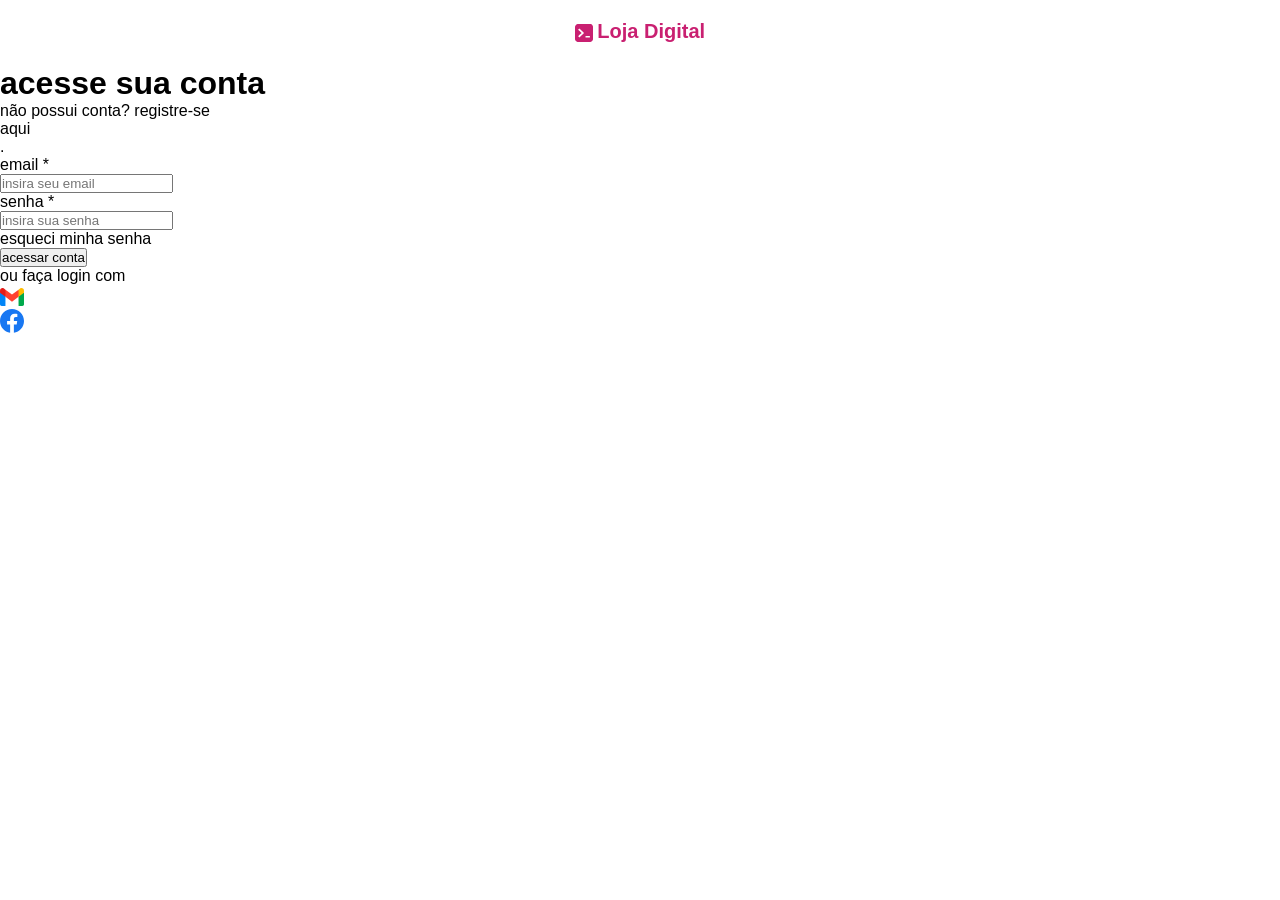
==== src/pages/login.html @ a8332886 "atualizando" ====
<!DOCTYPE html>
<html lang="pt-br">

<head>
    <meta charset="UTF-8">
    <meta name="viewport" content="width=device-width, initial-scale=1.0">
    <title>Entrar - Loja Digital</title>
    <link rel="stylesheet" href="../styles/reset.css">
    <link rel="stylesheet" href="../styles/global.css">
</head>

<body>
    <header>
        <nav>
            <a href="../../index.html">
                <img src="../assets/logo.svg" alt="logo da loja na cor rosa">
                <span>loja digital</span>
            </a>
        </nav>
    </header>
    <main>
        <form action="">
            <h1>acesse sua conta</h1>
            <p>não possui conta? registre-se <a href="#">aqui</a>.</p>
            <div>
                <div>
                    <label for="">email *</label>
                    <input type="email" placeholder="insira seu email">
                </div>
                <div>
                    <label for="">senha *</label>
                    <input type="password" placeholder="insira sua senha">
                </div>
            </div>
            <span>
                <a href="#">esqueci minha senha</a>
            </span>
            <button>acessar conta</button>
            <div>
                <span>ou faça login com</span>
                <nav>
                    <ul>
                        <li><a href="#"><img src="../assets/gmail 1.svg" alt=""></a></li>
                        <li><a href="#"><img src="../assets/Vector.svg" alt=""></a></li>
                    </ul>
                </nav>
            </div>
            
        </form>

    </main>
</body>

</html>
---- src/styles/global.css ----
header {
    nav {
        a {
            display: flex;
            align-items: center;
            gap: 4.5px;
            padding: 20px;
            width: fit-content;
            margin: auto;

            span {
                font-size: 20px;
                text-transform: capitalize;
                font-weight: 700;
                color: #c92071;
                margin-bottom: 2px;
            }
        }
    }
}
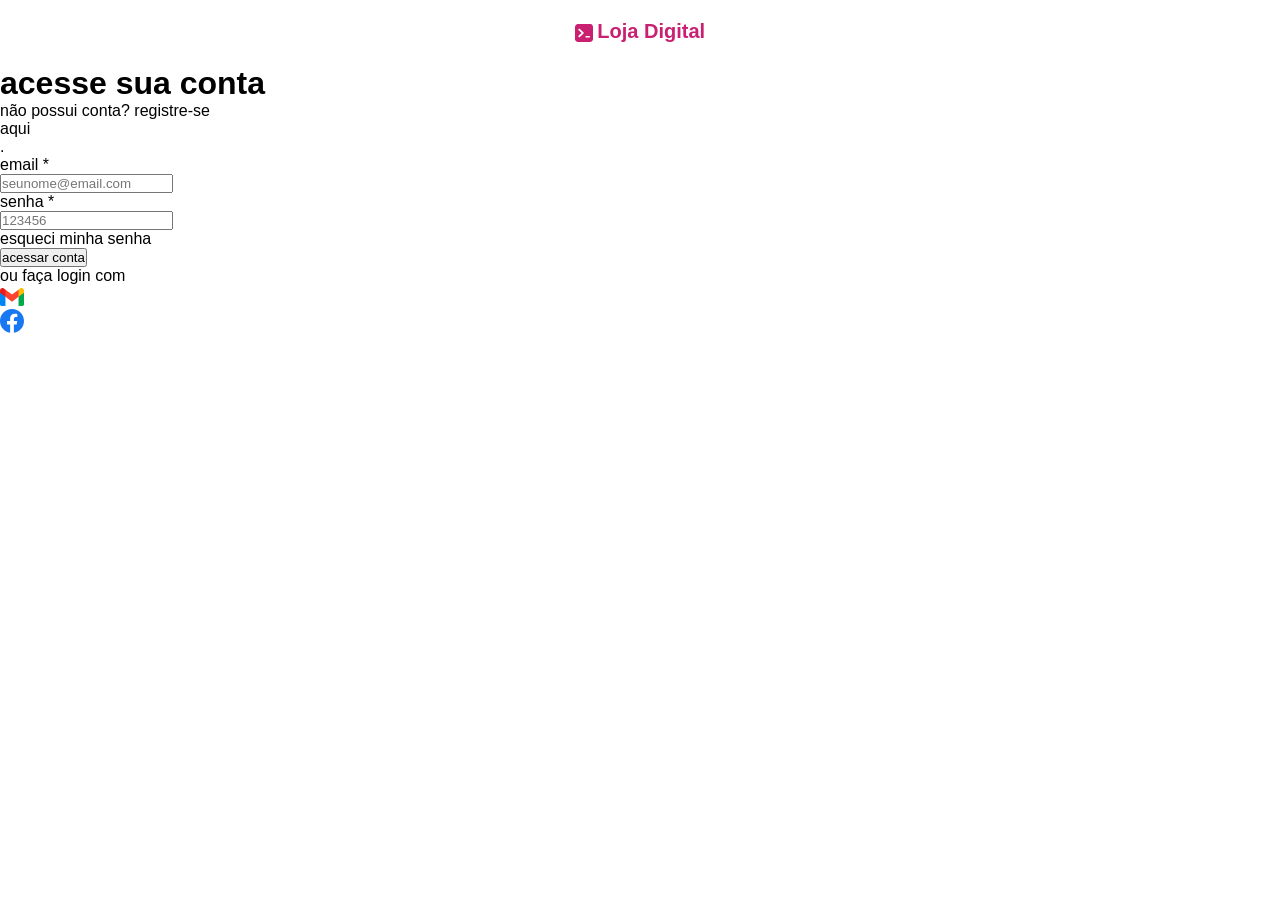
==== commit 8e0a55e6: "avanco" ====
--- a/src/pages/login.html
+++ b/src/pages/login.html
@@ -23,13 +23,13 @@
             <h1>acesse sua conta</h1>
             <p>não possui conta? registre-se <a href="#">aqui</a>.</p>
             <div>
-                <div>
+                <div class="inputs">
                     <label for="">email *</label>
-                    <input type="email" placeholder="insira seu email">
+                    <input type="email" placeholder="seunome@email.com">
                 </div>
-                <div>
+                <div class="others">
                     <label for="">senha *</label>
-                    <input type="password" placeholder="insira sua senha">
+                    <input type="password" placeholder="123456">
                 </div>
             </div>
             <span>
@@ -40,8 +40,8 @@
                 <span>ou faça login com</span>
                 <nav>
                     <ul>
-                        <li><a href="#"><img src="../assets/gmail 1.svg" alt=""></a></li>
-                        <li><a href="#"><img src="../assets/Vector.svg" alt=""></a></li>
+                        <li><a href="#"><img src="../assets/gmail 1.svg" alt="logo do gmail"></a></li>
+                        <li><a href="#"><img src="../assets/Vector.svg" alt="logo do facebook"></a></li>
                     </ul>
                 </nav>
             </div>
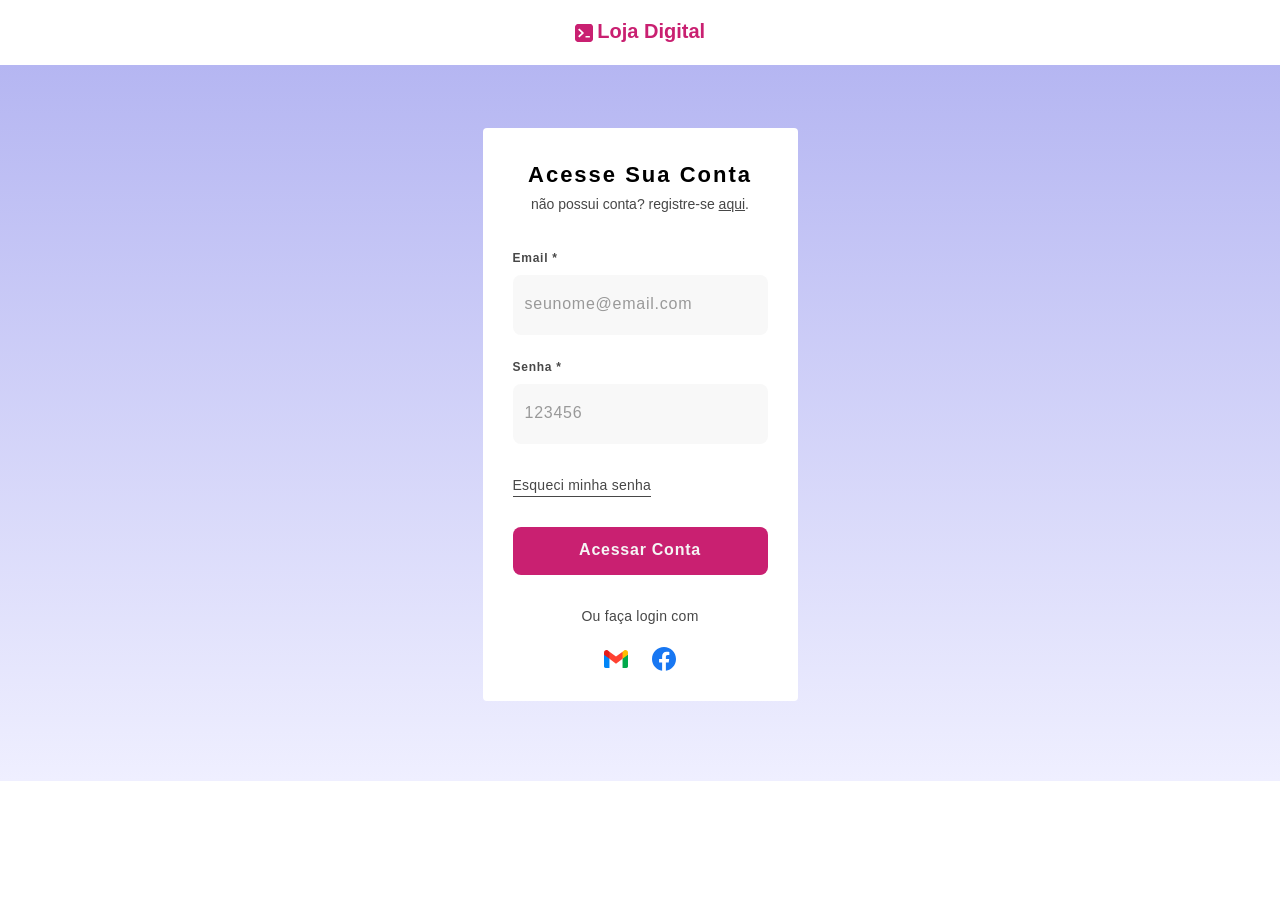
==== commit 13ce6191: "style: finalizar estilizacao do conteudo principal" ====
--- a/src/pages/login.html
+++ b/src/pages/login.html
@@ -22,22 +22,22 @@
         <form action="">
             <h1>acesse sua conta</h1>
             <p>não possui conta? registre-se <a href="#">aqui</a>.</p>
-            <div>
-                <div class="inputs">
+            <div class="inputs">
+                <div >
                     <label for="">email *</label>
                     <input type="email" placeholder="seunome@email.com">
                 </div>
-                <div class="others">
+                <div>
                     <label for="">senha *</label>
                     <input type="password" placeholder="123456">
                 </div>
             </div>
             <span>
-                <a href="#">esqueci minha senha</a>
+                <a href="#">Esqueci minha senha</a>
             </span>
             <button>acessar conta</button>
-            <div>
-                <span>ou faça login com</span>
+            <div class="others">
+                <span>Ou faça login com</span>
                 <nav>
                     <ul>
                         <li><a href="#"><img src="../assets/gmail 1.svg" alt="logo do gmail"></a></li>
--- a/src/styles/global.css
+++ b/src/styles/global.css
@@ -1,5 +1,3 @@
-
-
 header {
     nav {
         a {
@@ -19,4 +17,135 @@
             }
         }
     }
+}
+
+main {
+
+    background: linear-gradient(#b5b6f2, #efefff);
+    padding: 63px 0 80px;
+
+    form {
+        width: 315px;
+        background: #fff;
+        margin: 0 auto;
+        border-radius: 4px;
+        padding: 30px;
+
+        p,
+        .inputs,
+        span,
+        button {
+            margin-bottom: 30px;
+        }
+
+        h1 {
+            font-size: 22px;
+            line-height: 34px;
+            letter-spacing: 2px;
+            text-align: center;
+            text-transform: capitalize;
+        }
+
+        p {
+            font-size: 14px;
+            line-height: 24px;
+            letter-spacing: .25;
+            text-align: center;
+            color: #474747;
+
+            a {
+                display: inline;
+                text-decoration: underline;
+                color: inherit;
+            }
+
+        }
+
+        .inputs {
+            display: flex;
+            flex-direction: column;
+            gap: 20px;
+
+            div {
+                label {
+                    font-size: 12px;
+                    font-weight: 700;
+                    line-height: 24px;
+                    letter-spacing: .75px;
+                    color: #474747;
+                    text-transform: capitalize;
+                    margin-bottom: 5px;
+                }
+
+                input {
+                    height: 60px;
+                    font-size: 16px;
+                    line-height: 28px;
+                    letter-spacing: .75px;
+                    padding: 0 12px;
+                    border: none;
+                    width: 100%;
+                    background-color: #4747470a;
+                    border-radius: 8px;
+                    outline-color: #c92071;
+                    padding-bottom: 2px;
+                    
+
+
+
+                    &::placeholder {
+                        color: #999;
+                    }
+                }
+            }
+        }
+        
+        span {
+            a{ 
+            font-size: 14px;
+            line-height: 22px;
+            letter-spacing: .25px;
+            color: #474747;
+            border-bottom: solid .5px #474747;
+            width: fit-content;
+            }
+        }
+
+        button {
+            width: 100%;
+            height: 48px;
+            border-radius: 8px;
+            border: none;
+            background-color: #c92071;
+            color: #f5f5f5;
+            font-size: 16px;
+            line-height: 24px;
+            letter-spacing: .75px;
+            text-transform: capitalize;
+            font-weight: 600;
+            padding-bottom: 2px;
+        }
+
+        .others {
+            width: fit-content;
+            margin: 0 auto;
+
+            span {
+                font-size: 14px;
+                line-height: 22px;
+                letter-spacing: .25px;
+                color: #474747;
+                margin-bottom: 20px;
+            }
+
+            nav {
+                ul {
+                    display: flex;
+                    justify-content: center;
+                    gap: 24px;                    
+                }
+            }
+
+        }
+    }
 }
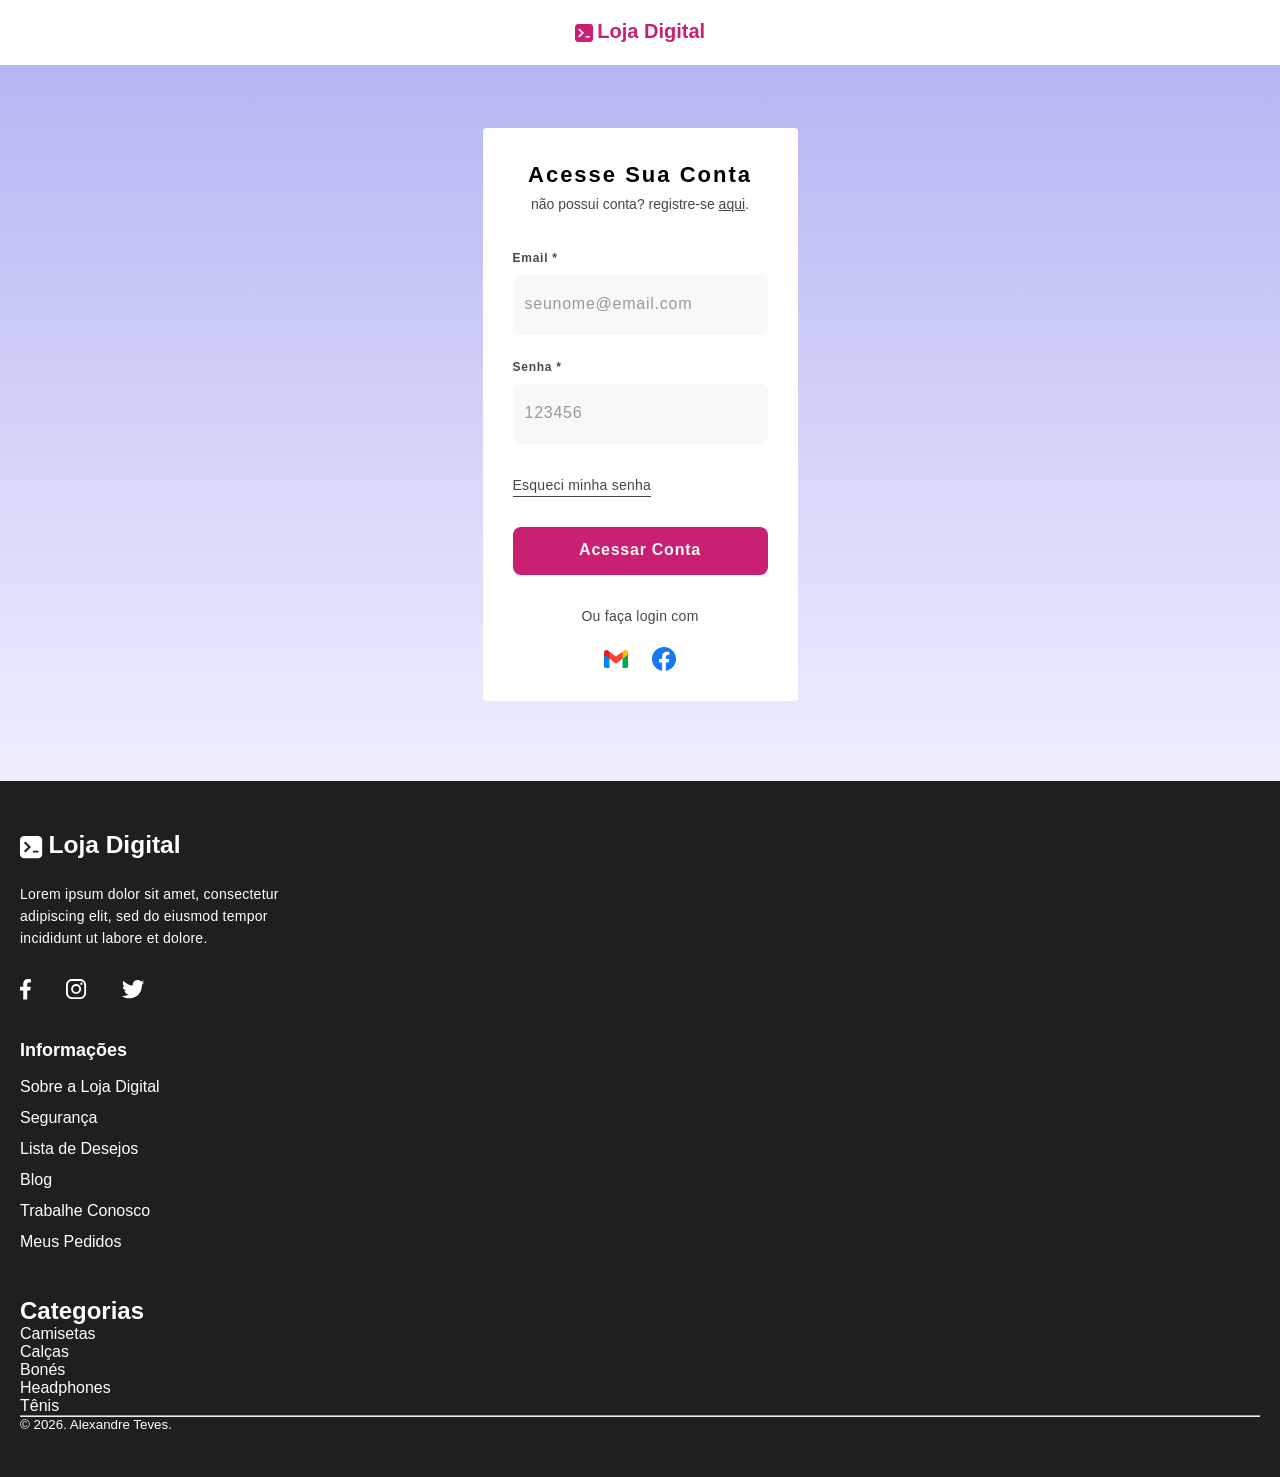
==== commit 6dbeb85c: "feat: adicionar estrutura de rodape" ====
--- a/src/pages/login.html
+++ b/src/pages/login.html
@@ -49,6 +49,65 @@
         </form>
 
     </main>
+    <footer>
+        <div>
+            <div class="social">
+                <nav>
+                    <a href="../../index.html">
+                        <img src="../assets/Vector-logo.svg" alt="">
+                        <span>loja digital</span>
+                    </a>
+                </nav>
+                <p>Lorem ipsum dolor sit amet, consectetur adipiscing elit, sed do eiusmod tempor incididunt ut labore et dolore.</p>
+                <nav>
+                    <ul>
+                        <li>
+                            <a href=""> 
+                                <img src="../assets/face-white.svg" alt="icone face branco">
+                            </a>
+                        </li>
+                        <li>
+                            <a href=""> 
+                                <img src="../assets/insta-white.svg" alt="icone insta branco">
+                            </a>
+                        </li>
+                        <li>
+                            <a href=""> 
+                                <img src="../assets/twitter-white.svg" alt="icone twitter branco">
+                            </a>
+                        </li>
+                    </ul>
+                </nav>
+            </div>
+            <div class="more">
+                <div>
+                    <h2>Informações</h2>
+                    <ul>
+                        <li><a href="#">Sobre a Loja Digital</a></li>
+                        <li><a href="#">Segurança</a></li>
+                        <li><a href="#">Lista de Desejos</a></li>
+                        <li><a href="#">Blog</a></li>
+                        <li><a href="#">Trabalhe Conosco</a></li>
+                        <li><a href="#">Meus Pedidos</a></li>
+                    </ul>
+                </div>
+            </div>
+            <div class="contact">
+                <div>
+                    <h2>Categorias</h2>
+                    <ul>
+                        <li><a href="#">Camisetas</a></li>
+                        <li><a href="#">Calças</a></li>
+                        <li><a href="#">Bonés</a></li>
+                        <li><a href="#">Headphones</a></li>
+                        <li><a href="#">Tênis</a></li>
+                    </ul>    
+                </div>
+            </div>
+        </div>
+        <hr>
+        <small>&copy; 2026. Alexandre Teves.</small>
+    </footer>
 </body>
 
 </html>
--- a/src/styles/global.css
+++ b/src/styles/global.css
@@ -148,4 +148,74 @@
 
         }
     }
+}
+
+footer {
+    background-color: #1f1f1f;
+    padding: 50px 20px 45px;
+
+    * {
+        color: #fff
+    }
+
+    div {
+        .social {
+            margin-bottom: 40px;
+
+            nav {
+                margin-bottom: 20px;
+
+                a {
+                    display: flex;
+                    align-items: center;
+                    gap: 5.5px;
+                    
+
+                    span {
+                        font-size: 24.5px;
+                        font-weight: 600;
+                        text-transform: capitalize;
+                        margin-bottom: 4px;
+                    }
+                }
+            }
+
+            p {
+             font-size: 14px;
+             line-height: 22px;
+             letter-spacing: .25px;
+             width: 307px;
+             margin-bottom: 30px;
+            }
+
+            nav {
+                ul {
+                    display: flex;
+                    align-items: center;
+                    gap: 35px;
+                }
+            }
+
+        }
+
+        .more {
+            display: flex;
+            gap: 32px;
+            margin-bottom: 40px;
+
+            h2 {
+                font-size: 18px;
+                font-weight: 600;
+                margin-bottom: 10px;
+            }
+
+            ul {
+                li{
+                    a{
+                        line-height: 31px;
+                    }
+                }
+            }
+        }
+    }
 }
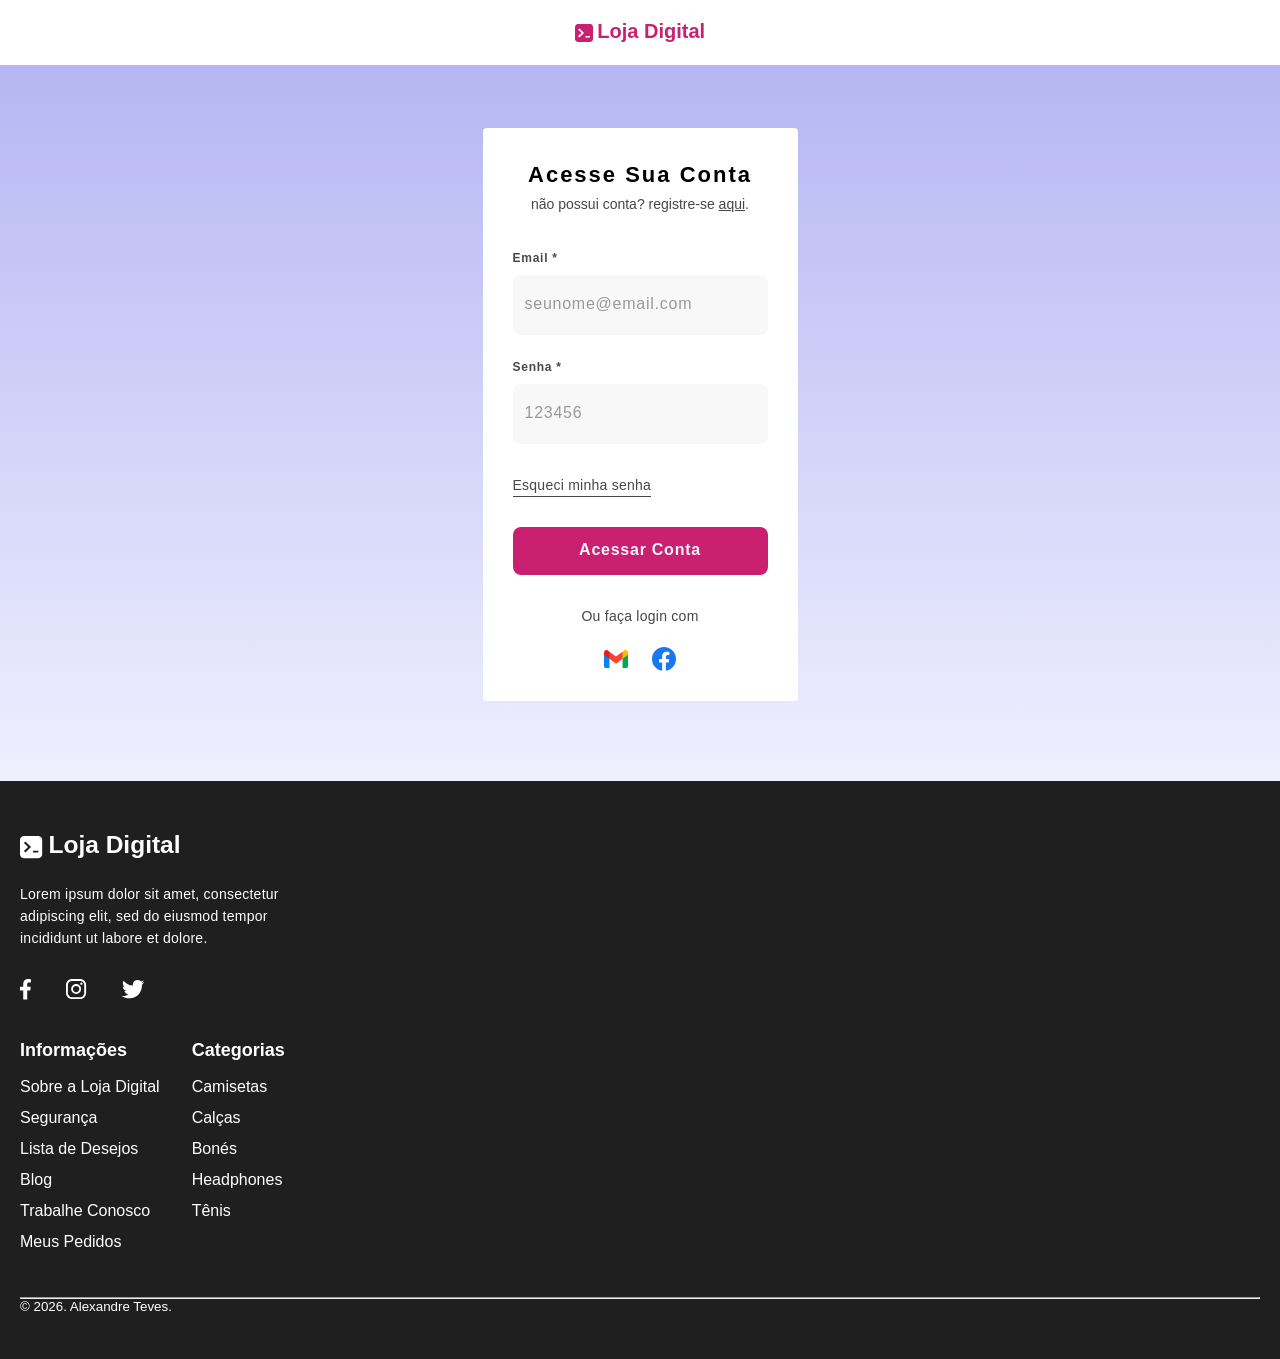
==== commit 0d5e511d: "..." ====
--- a/src/pages/login.html
+++ b/src/pages/login.html
@@ -91,8 +91,6 @@
                         <li><a href="#">Meus Pedidos</a></li>
                     </ul>
                 </div>
-            </div>
-            <div class="contact">
                 <div>
                     <h2>Categorias</h2>
                     <ul>
@@ -104,6 +102,9 @@
                     </ul>    
                 </div>
             </div>
+            <div class="contact">
+                
+            </div>
         </div>
         <hr>
         <small>&copy; 2026. Alexandre Teves.</small>
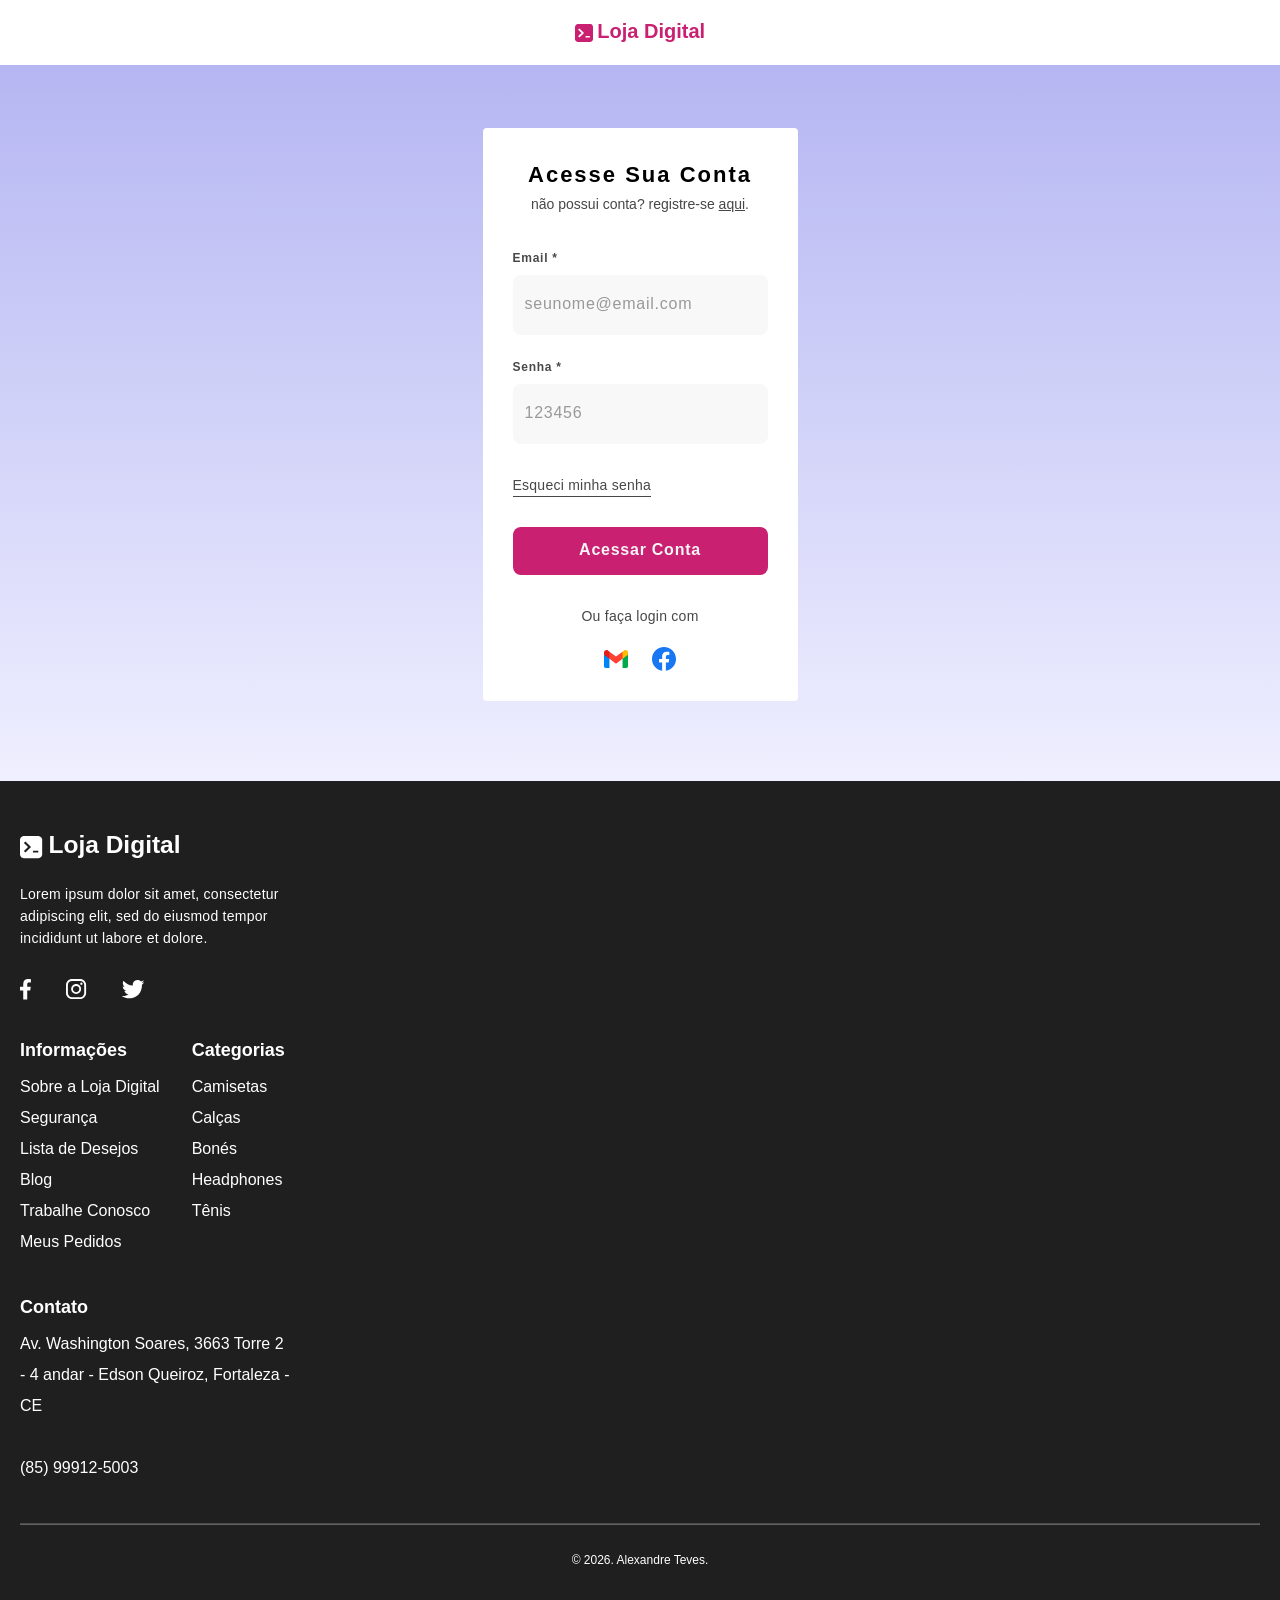
==== commit 174ea045: "feat: concluir estilizacao do rodape e estrutura" ====
--- a/src/pages/login.html
+++ b/src/pages/login.html
@@ -103,6 +103,11 @@
                 </div>
             </div>
             <div class="contact">
+                <h2>Contato</h2>
+                <address> <a href="https://maps.app.goo.gl/f31PecDTSheRZXzQA" target="_blank"> Av. Washington Soares, 3663 Torre 2 - 4 andar - Edson Queiroz, Fortaleza - CE</a></address>
+                <span>
+                    <a href="tel+5585999125003">(85) 99912-5003</a>
+                </span>
                 
             </div>
         </div>
--- a/src/styles/global.css
+++ b/src/styles/global.css
@@ -217,5 +217,43 @@
                 }
             }
         }
+
+        .contact {
+            margin-bottom: 40px;
+
+            h2 {
+                font-size: 18px;
+                text-transform: capitalize;
+                margin-bottom: 10px;
+            }
+
+            address {
+                width: 270px;
+                margin-bottom: 31px;
+
+                a {
+                    font-style: normal;
+                    line-height: 31px;
+
+                }
+            }
+
+            span {
+                a {
+                    line-height: 31px;
+                }
+            }
+        }
+    }
+
+    hr {
+        border-color: #ffffff4d;
+        margin-bottom: 23px;
+    }
+
+    small {
+        font-size: 12px;
+        text-align: center;
+        line-height: 24px;
     }
 }
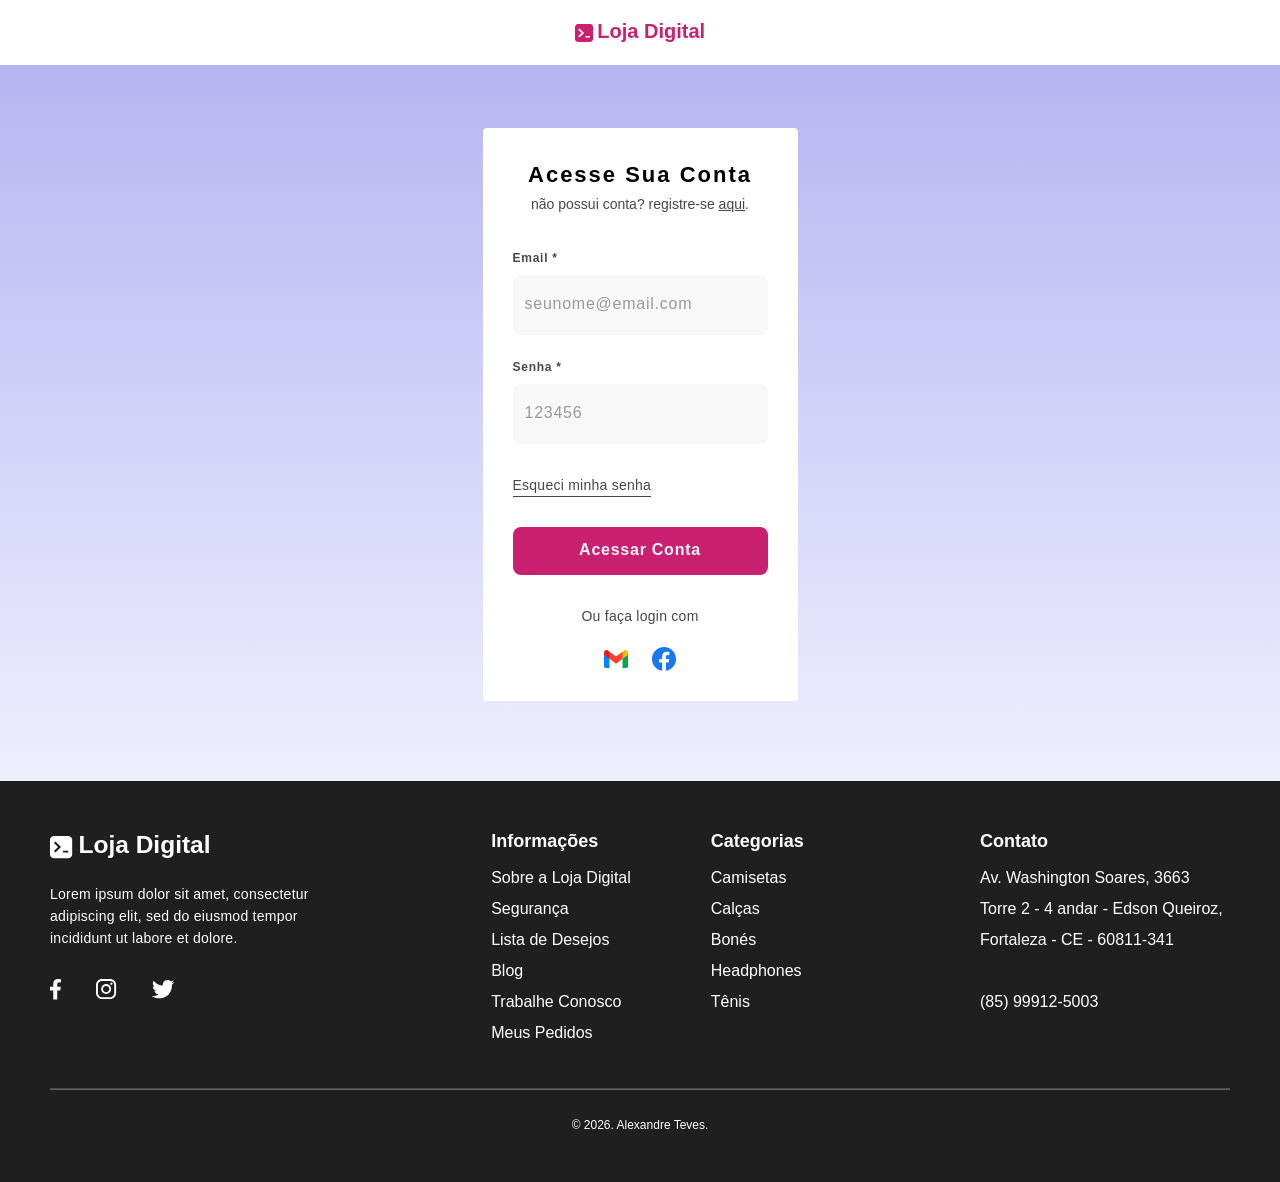
==== commit bc29d72e: "feat: aplicar responsividade" ====
--- a/src/pages/login.html
+++ b/src/pages/login.html
@@ -7,6 +7,7 @@
     <title>Entrar - Loja Digital</title>
     <link rel="stylesheet" href="../styles/reset.css">
     <link rel="stylesheet" href="../styles/global.css">
+    <link rel="stylesheet" href="../styles/responsive.css">
 </head>
 
 <body>
@@ -50,16 +51,16 @@
 
     </main>
     <footer>
-        <div>
+        <div class="container">
             <div class="social">
-                <nav>
+                <nav class="logo">
                     <a href="../../index.html">
                         <img src="../assets/Vector-logo.svg" alt="">
                         <span>loja digital</span>
                     </a>
                 </nav>
                 <p>Lorem ipsum dolor sit amet, consectetur adipiscing elit, sed do eiusmod tempor incididunt ut labore et dolore.</p>
-                <nav>
+                <nav class="absolute">
                     <ul>
                         <li>
                             <a href=""> 
@@ -104,7 +105,7 @@
             </div>
             <div class="contact">
                 <h2>Contato</h2>
-                <address> <a href="https://maps.app.goo.gl/f31PecDTSheRZXzQA" target="_blank"> Av. Washington Soares, 3663 Torre 2 - 4 andar - Edson Queiroz, Fortaleza - CE</a></address>
+                <address> <a href="https://maps.app.goo.gl/f31PecDTSheRZXzQA" target="_blank"> Av. Washington Soares, 3663 Torre 2 - 4 andar - Edson Queiroz, Fortaleza - CE - 60811-341</a></address>
                 <span>
                     <a href="tel+5585999125003">(85) 99912-5003</a>
                 </span>
--- a/src/styles/responsive.css
+++ b/src/styles/responsive.css
@@ -0,0 +1,158 @@
+@media (width >= 480px) {
+    footer {
+        padding: 50px 50px 45px;
+
+        div {
+            .social {
+                p {
+                    width: 100%;
+                }
+            }
+
+            .more {
+                justify-content: space-between;
+            }
+
+            .contact {
+                address {
+                    width: 100%;
+                }
+            }
+        }
+    }
+}
+
+@media (width >= 768px) {
+    footer {
+        
+        div {
+            .social {
+                position: relative;
+            }
+
+                p {
+                    width: 70%;
+                }
+
+            .absolute {
+                position: absolute;
+                width: fit-content;
+                right: 0;
+                top: 7px;
+            }
+
+
+        }
+
+        .more {
+            flex-direction: column;
+
+            ul {
+                display: grid;
+                grid-template-columns: 1fr 1fr 1fr;
+            }
+        }
+    }
+}
+
+@media (width >= 1024px) {
+    footer {
+        .container {
+            display: grid;
+            grid-template-columns: 1fr 2fr;
+            column-gap: 50px;
+
+
+            .social {
+                position: static;
+                
+
+                p {
+                    width: 265px;
+                }
+
+                .absolute {
+                    position: static
+                }
+            }
+        }
+    }
+}
+
+@media (width >= 1200px) {
+    footer {
+        .container {
+            display: flex;
+            justify-content: space-between;
+
+            .more {
+                flex-direction: row;
+                gap: 80px;
+
+                ul {
+                    display: block;
+                }
+            
+            }
+
+            .contact {
+                address {
+                    width: 250px;
+                }
+            }
+        }
+    }
+
+}
+
+@media (width >= 1440px) {
+    footer {
+        padding: 70px 100px 20px;
+
+        .container {
+            .social {
+                .logo {
+                    margin-bottom: 35px;
+
+
+
+                    a {
+                        img {
+                            width: 33px;
+                        }
+
+                        span {
+                            font-size: 36px;
+                        }
+                    }
+                }
+                p {
+                    font-size: 16px;
+                    width: 307px;
+                    margin-bottom: 40px;
+                }
+            }
+            .more {
+                gap: 100px;
+
+                h2 {
+                    margin-bottom: 28px;
+                }
+
+                ul {
+                    li {
+                        a {
+                            line-height: 38px;
+                        }
+                    }
+                }
+            }
+
+            .contact {
+                h2 {
+                    margin-bottom: 28px;
+                }
+            }
+        }
+    }
+}
